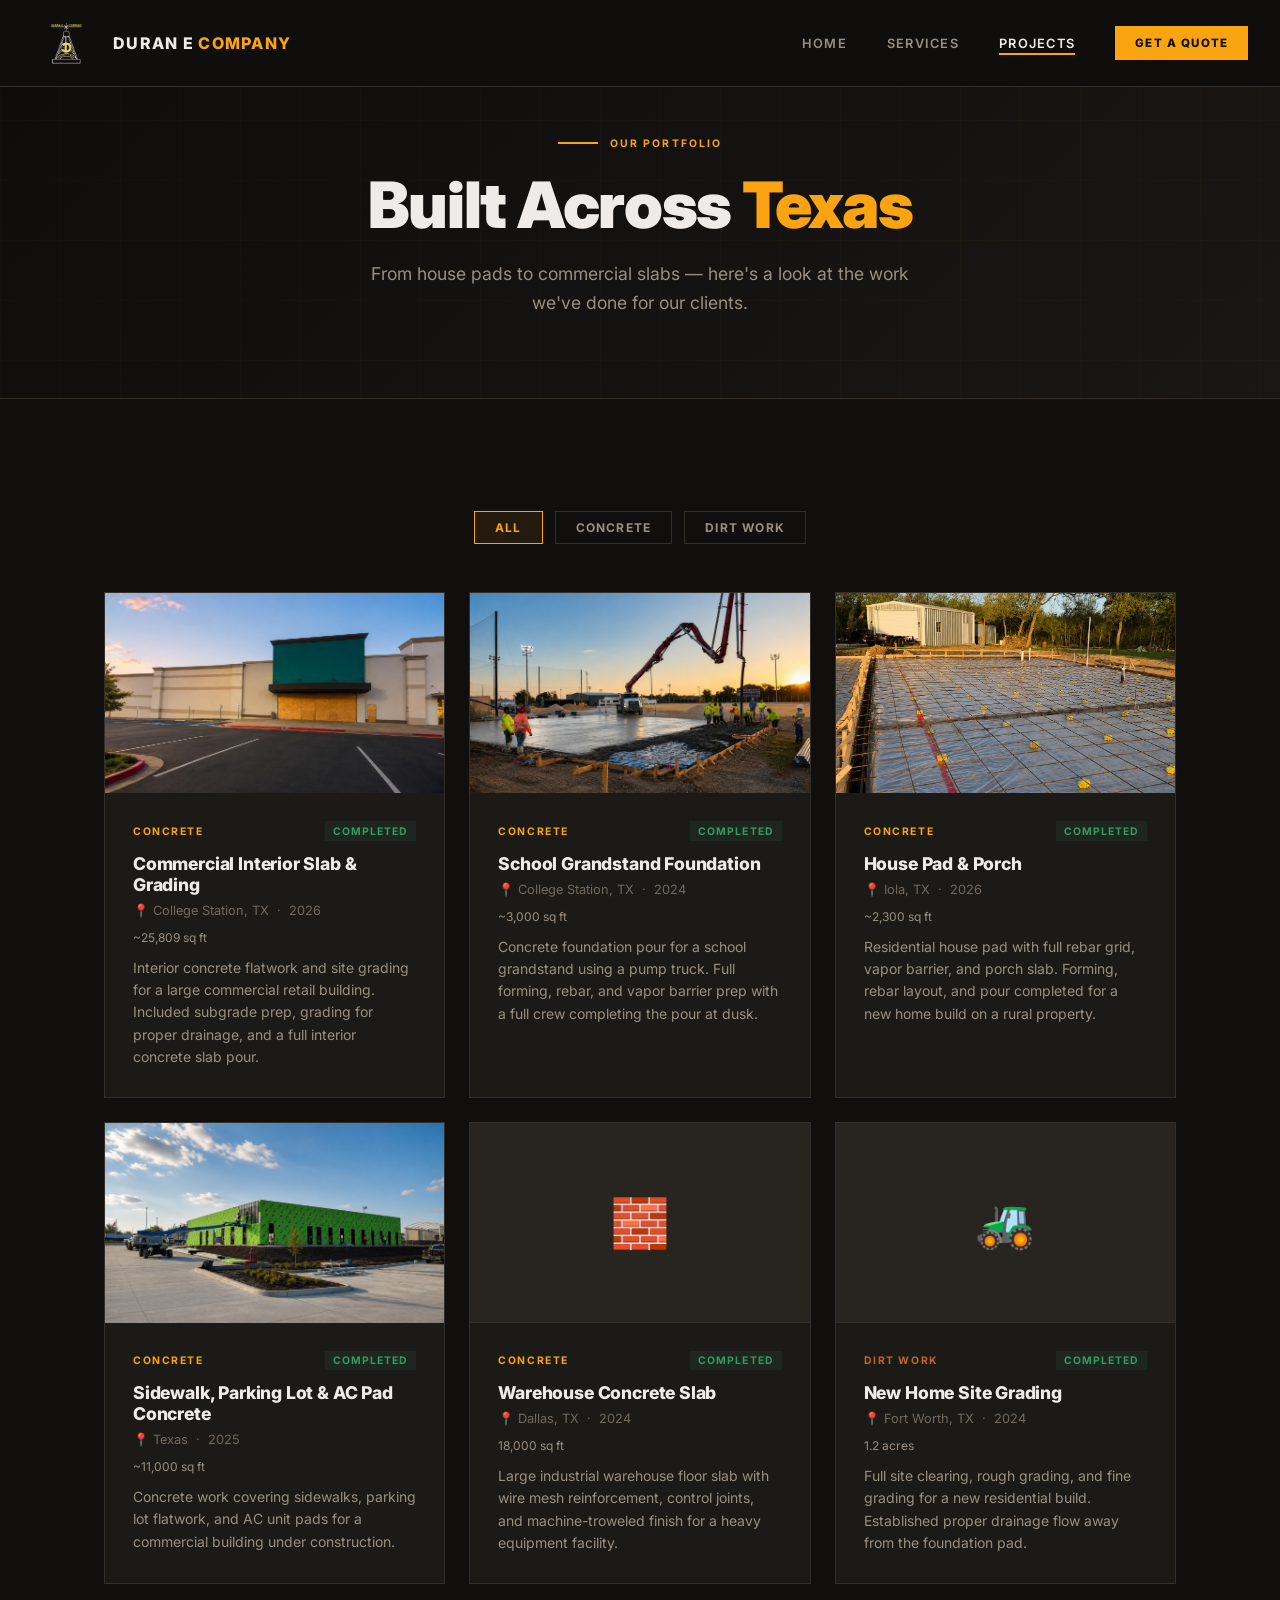
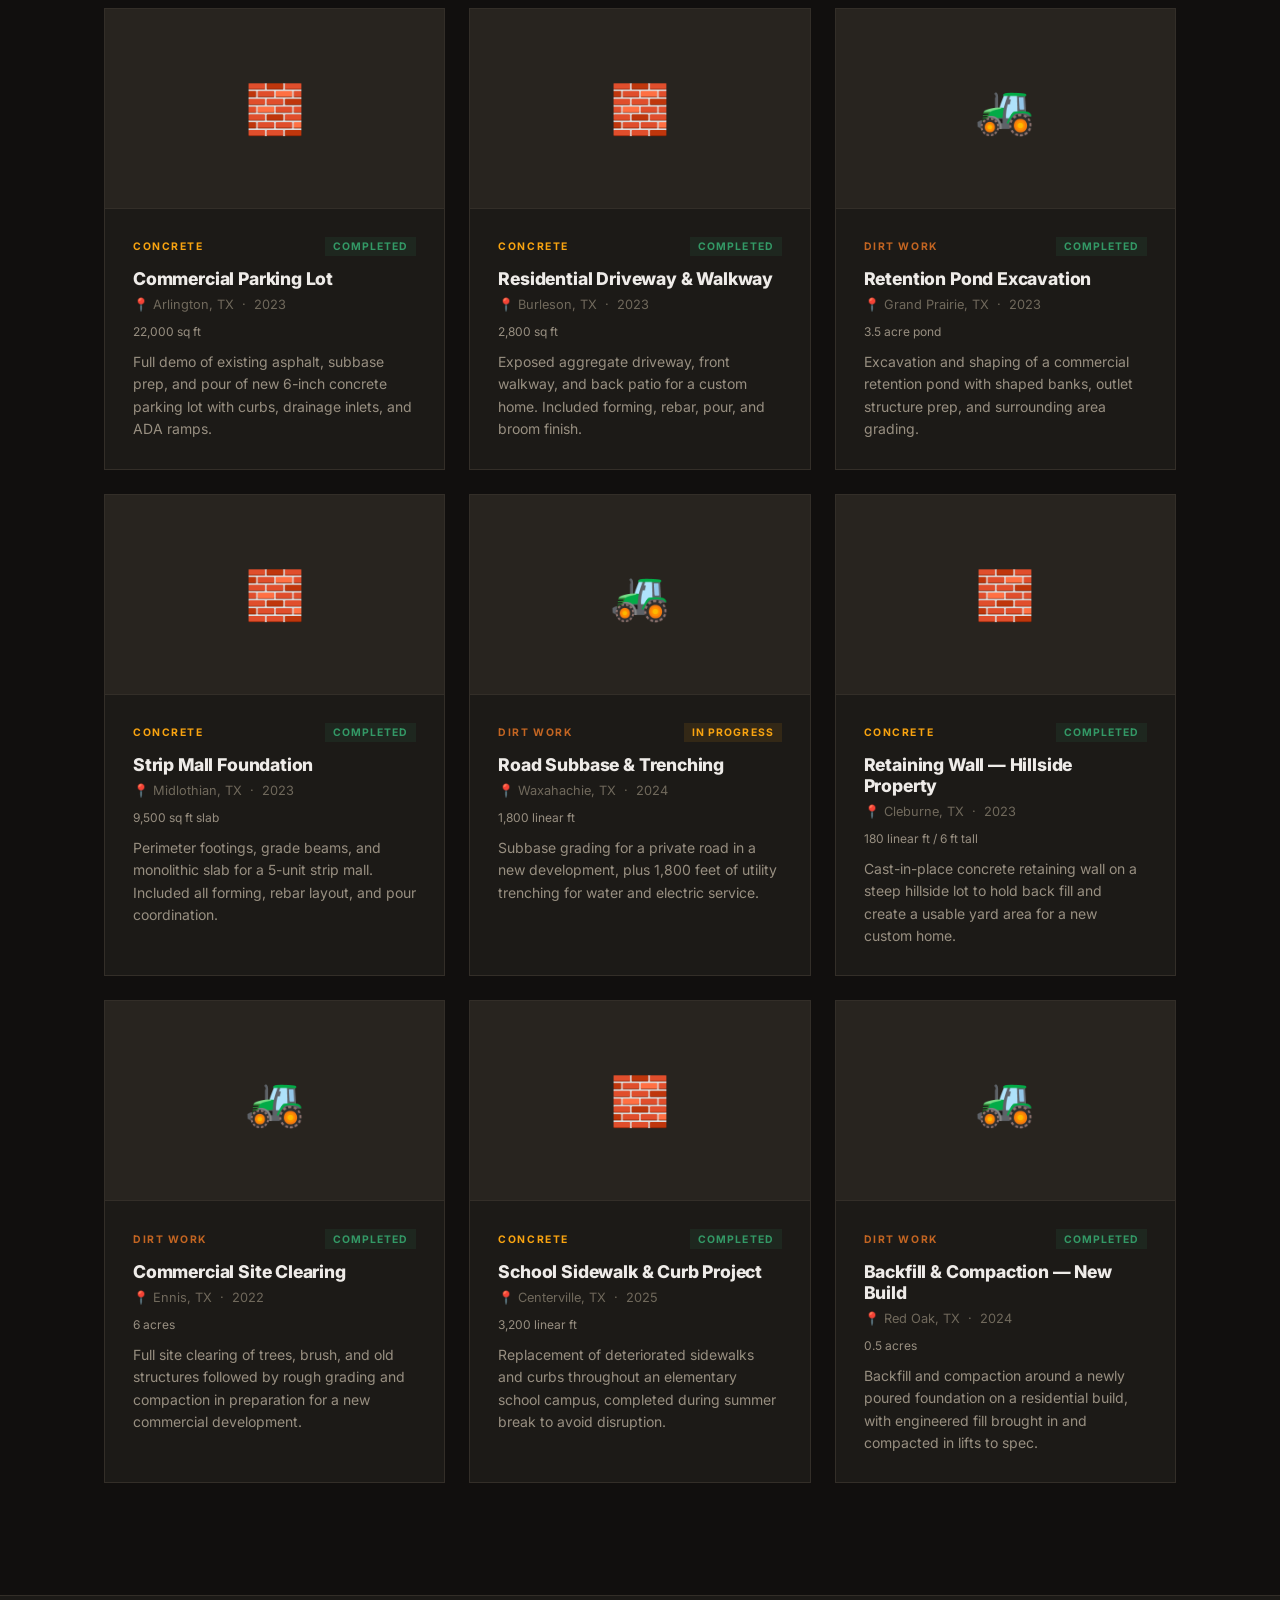
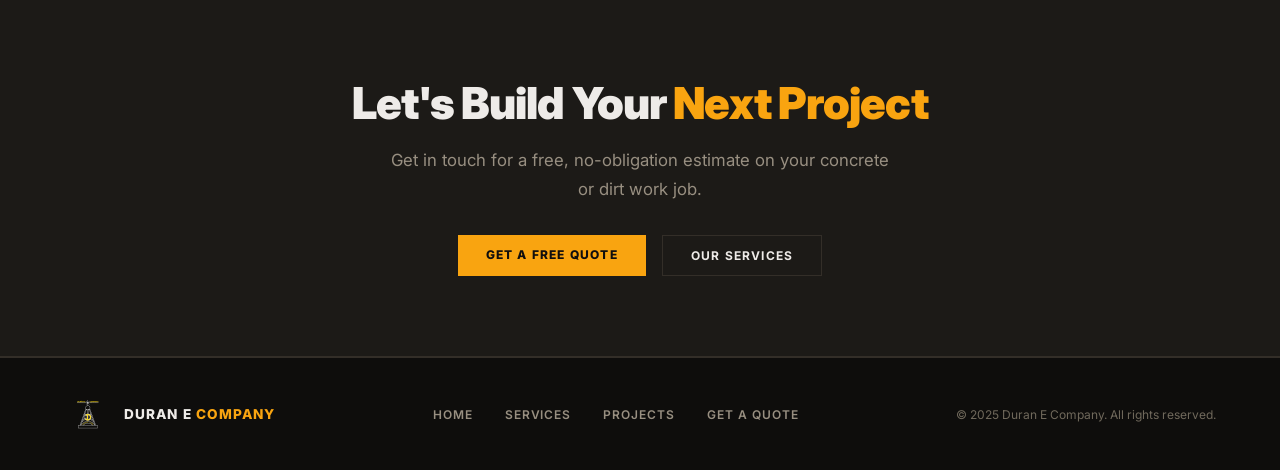
==== projects.html @ ad6a89c9 "Redesign website to match a professional, modern aesthetic Rebuilds the website with a new design in" ====
<!DOCTYPE html>
<html lang="en">
<head>
  <meta charset="UTF-8">
  <meta name="viewport" content="width=device-width, initial-scale=1.0">
  <title>Projects — Duran E Company</title>
  <meta name="description" content="Browse our portfolio of completed concrete and dirt work projects across Texas.">
  <link rel="stylesheet" href="style.css">
</head>
<body>

  <nav>
    <a href="index.html" class="nav-brand">
      <img src="logo.png" alt="Duran E Company">
      <span>DURAN E <em>COMPANY</em></span>
    </a>
    <div class="nav-links">
      <a href="index.html" class="nav-link">Home</a>
      <a href="services.html" class="nav-link">Services</a>
      <a href="projects.html" class="nav-link active">Projects</a>
      <a href="quote.html" class="btn-primary cta-nav" style="font-size:0.72rem;padding:0.6rem 1.25rem;">Get a Quote</a>
    </div>
  </nav>

  <!-- PAGE HEADER -->
  <div class="page-header">
    <div class="hero-grid" style="opacity:0.5;position:absolute;inset:0;"></div>
    <div style="position:relative;">
      <span class="section-label"><span class="divider-line"></span>Our Portfolio</span>
      <h1>Built Across <span class="gold">Texas</span></h1>
      <p>From house pads to commercial slabs — here's a look at the work we've done for our clients.</p>
    </div>
  </div>

  <!-- PROJECTS GRID -->
  <div class="section">
    <div class="filter-bar" id="filterBar">
      <button class="filter-btn active" data-cat="All">All</button>
      <button class="filter-btn" data-cat="Concrete">Concrete</button>
      <button class="filter-btn" data-cat="Dirt Work">Dirt Work</button>
    </div>

    <div class="projects-grid" id="projectsGrid"></div>
  </div>

  <!-- CTA STRIP -->
  <div class="cta-strip">
    <h2>Let's Build Your <span class="gold">Next Project</span></h2>
    <p>Get in touch for a free, no-obligation estimate on your concrete or dirt work job.</p>
    <div class="ctas">
      <a href="quote.html" class="btn-primary">Get a Free Quote</a>
      <a href="services.html" class="btn-outline">Our Services</a>
    </div>
  </div>

  <footer>
    <div class="footer-brand">
      <img src="logo.png" alt="Duran E Company">
      <span>DURAN E <em>COMPANY</em></span>
    </div>
    <div class="footer-links">
      <a href="index.html">Home</a>
      <a href="services.html">Services</a>
      <a href="projects.html">Projects</a>
      <a href="quote.html">Get a Quote</a>
    </div>
    <div class="footer-copy">© 2025 Duran E Company. All rights reserved.</div>
  </footer>

  <script>
    const ALL_PROJECTS = [
      { name:"Commercial Interior Slab & Grading", cat:"Concrete", loc:"College Station, TX", year:"2026", status:"Completed", size:"~25,809 sq ft", desc:"Interior concrete flatwork and site grading for a large commercial retail building. Included subgrade prep, grading for proper drainage, and a full interior concrete slab pour.", photo:"pictures/project-sprouts.jpg" },
      { name:"School Grandstand Foundation", cat:"Concrete", loc:"College Station, TX", year:"2024", status:"Completed", size:"~3,000 sq ft", desc:"Concrete foundation pour for a school grandstand using a pump truck. Full forming, rebar, and vapor barrier prep with a full crew completing the pour at dusk.", photo:"pictures/project-grandstand.jpg" },
      { name:"House Pad & Porch", cat:"Concrete", loc:"Iola, TX", year:"2026", status:"Completed", size:"~2,300 sq ft", desc:"Residential house pad with full rebar grid, vapor barrier, and porch slab. Forming, rebar layout, and pour completed for a new home build on a rural property.", photo:"pictures/project-housepad.jpg" },
      { name:"Sidewalk, Parking Lot & AC Pad Concrete", cat:"Concrete", loc:"Texas", year:"2025", status:"Completed", size:"~11,000 sq ft", desc:"Concrete work covering sidewalks, parking lot flatwork, and AC unit pads for a commercial building under construction.", photo:"pictures/project-sanjude.jpg" },
      { name:"Warehouse Concrete Slab", cat:"Concrete", loc:"Dallas, TX", year:"2024", status:"Completed", size:"18,000 sq ft", desc:"Large industrial warehouse floor slab with wire mesh reinforcement, control joints, and machine-troweled finish for a heavy equipment facility." },
      { name:"New Home Site Grading", cat:"Dirt Work", loc:"Fort Worth, TX", year:"2024", status:"Completed", size:"1.2 acres", desc:"Full site clearing, rough grading, and fine grading for a new residential build. Established proper drainage flow away from the foundation pad." },
      { name:"Commercial Parking Lot", cat:"Concrete", loc:"Arlington, TX", year:"2023", status:"Completed", size:"22,000 sq ft", desc:"Full demo of existing asphalt, subbase prep, and pour of new 6-inch concrete parking lot with curbs, drainage inlets, and ADA ramps." },
      { name:"Residential Driveway & Walkway", cat:"Concrete", loc:"Burleson, TX", year:"2023", status:"Completed", size:"2,800 sq ft", desc:"Exposed aggregate driveway, front walkway, and back patio for a custom home. Included forming, rebar, pour, and broom finish." },
      { name:"Retention Pond Excavation", cat:"Dirt Work", loc:"Grand Prairie, TX", year:"2023", status:"Completed", size:"3.5 acre pond", desc:"Excavation and shaping of a commercial retention pond with shaped banks, outlet structure prep, and surrounding area grading." },
      { name:"Strip Mall Foundation", cat:"Concrete", loc:"Midlothian, TX", year:"2023", status:"Completed", size:"9,500 sq ft slab", desc:"Perimeter footings, grade beams, and monolithic slab for a 5-unit strip mall. Included all forming, rebar layout, and pour coordination." },
      { name:"Road Subbase & Trenching", cat:"Dirt Work", loc:"Waxahachie, TX", year:"2024", status:"In Progress", size:"1,800 linear ft", desc:"Subbase grading for a private road in a new development, plus 1,800 feet of utility trenching for water and electric service." },
      { name:"Retaining Wall — Hillside Property", cat:"Concrete", loc:"Cleburne, TX", year:"2023", status:"Completed", size:"180 linear ft / 6 ft tall", desc:"Cast-in-place concrete retaining wall on a steep hillside lot to hold back fill and create a usable yard area for a new custom home." },
      { name:"Commercial Site Clearing", cat:"Dirt Work", loc:"Ennis, TX", year:"2022", status:"Completed", size:"6 acres", desc:"Full site clearing of trees, brush, and old structures followed by rough grading and compaction in preparation for a new commercial development." },
      { name:"School Sidewalk & Curb Project", cat:"Concrete", loc:"Centerville, TX", year:"2025", status:"Completed", size:"3,200 linear ft", desc:"Replacement of deteriorated sidewalks and curbs throughout an elementary school campus, completed during summer break to avoid disruption." },
      { name:"Backfill & Compaction — New Build", cat:"Dirt Work", loc:"Red Oak, TX", year:"2024", status:"Completed", size:"0.5 acres", desc:"Backfill and compaction around a newly poured foundation on a residential build, with engineered fill brought in and compacted in lifts to spec." },
    ];

    const emojis = { Concrete: '🧱', 'Dirt Work': '🚜' };
    let active = 'All';

    function render() {
      const grid = document.getElementById('projectsGrid');
      const list = active === 'All' ? ALL_PROJECTS : ALL_PROJECTS.filter(p => p.cat === active);
      grid.innerHTML = list.map(p => `
        <div class="project-card">
          ${p.photo
            ? `<img src="${p.photo}" alt="${p.name}" class="project-photo" onerror="this.style.display='none';this.nextElementSibling.style.display='flex'">`
            : ''}
          <div class="project-photo-placeholder" ${p.photo ? 'style="display:none"' : ''}>${emojis[p.cat]||'🏗️'}</div>
          <div class="project-body">
            <div class="project-meta">
              <span class="project-category ${p.cat==='Concrete'?'cat-concrete':'cat-dirt'}">${p.cat}</span>
              <span class="project-status ${p.status==='Completed'?'status-completed':'status-inprogress'}">${p.status}</span>
            </div>
            <h3>${p.name}</h3>
            <div class="project-location">📍 ${p.loc} &nbsp;·&nbsp; ${p.year}</div>
            <div class="project-size">${p.size}</div>
            <p class="project-desc">${p.desc}</p>
          </div>
        </div>
      `).join('');
    }

    document.getElementById('filterBar').addEventListener('click', e => {
      const btn = e.target.closest('.filter-btn');
      if (!btn) return;
      document.querySelectorAll('.filter-btn').forEach(b => b.classList.remove('active'));
      btn.classList.add('active');
      active = btn.dataset.cat;
      render();
    });

    render();
  </script>
</body>
</html>
---- style.css ----
@import url('https://fonts.googleapis.com/css2?family=Inter:wght@400;500;600;700;800;900&display=swap');

*, *::before, *::after { box-sizing: border-box; margin: 0; padding: 0; }

:root {
  --gold: hsl(38 95% 52%);
  --gold-dark: hsl(25 70% 45%);
  --bg: hsl(30 8% 6%);
  --bg2: hsl(30 10% 10%);
  --bg3: hsl(30 12% 14%);
  --border: hsl(30 12% 18%);
  --text: hsl(38 15% 92%);
  --muted: hsl(38 10% 55%);
  --muted2: hsl(38 10% 40%);
}

html { scroll-behavior: smooth; }

body {
  font-family: 'Inter', sans-serif;
  background: var(--bg);
  color: var(--text);
  min-height: 100vh;
  -webkit-font-smoothing: antialiased;
}

a { text-decoration: none; color: inherit; }

/* ── NAV ── */
nav {
  position: fixed;
  top: 0; left: 0; right: 0;
  z-index: 100;
  display: flex;
  align-items: center;
  justify-content: space-between;
  padding: 1.25rem 2rem;
  background: hsl(30 8% 6% / 0.92);
  backdrop-filter: blur(12px);
  border-bottom: 1px solid var(--border);
}

.nav-brand {
  display: flex;
  align-items: center;
  gap: 0.75rem;
}

.nav-brand img {
  height: 46px;
  width: auto;
  display: block;
}

.nav-brand span {
  color: var(--text);
  font-weight: 800;
  font-size: 1rem;
  letter-spacing: 0.08em;
  text-transform: uppercase;
}

.nav-brand span em {
  color: var(--gold);
  font-style: normal;
}

.nav-links {
  display: flex;
  gap: 2.5rem;
  align-items: center;
}

.nav-link {
  font-size: 0.8rem;
  font-weight: 600;
  letter-spacing: 0.1em;
  text-transform: uppercase;
  color: var(--muted);
  transition: color 0.2s;
  position: relative;
}

.nav-link:hover, .nav-link.active {
  color: var(--text);
}

.nav-link.active::after {
  content: '';
  position: absolute;
  bottom: -4px;
  left: 0; right: 0;
  height: 2px;
  background: var(--gold);
}

/* ── BUTTONS ── */
.btn-primary {
  display: inline-block;
  background: var(--gold);
  color: hsl(30 8% 6%);
  font-weight: 800;
  font-size: 0.75rem;
  letter-spacing: 0.1em;
  text-transform: uppercase;
  padding: 0.75rem 1.75rem;
  transition: background 0.2s, transform 0.15s;
  cursor: pointer;
  border: none;
  font-family: inherit;
}

.btn-primary:hover {
  background: hsl(38 95% 60%);
  transform: translateY(-1px);
}

.btn-outline {
  display: inline-block;
  background: transparent;
  color: var(--text);
  font-weight: 700;
  font-size: 0.75rem;
  letter-spacing: 0.1em;
  text-transform: uppercase;
  padding: 0.75rem 1.75rem;
  border: 1px solid var(--border);
  transition: border-color 0.2s, color 0.2s, transform 0.15s;
  cursor: pointer;
  font-family: inherit;
}

.btn-outline:hover {
  border-color: var(--gold);
  color: var(--gold);
  transform: translateY(-1px);
}

/* ── SECTION LABEL ── */
.section-label {
  display: inline-flex;
  align-items: center;
  gap: 0.75rem;
  font-size: 0.65rem;
  font-weight: 700;
  letter-spacing: 0.2em;
  text-transform: uppercase;
  color: var(--gold);
}

.divider-line {
  display: inline-block;
  width: 2.5rem;
  height: 2px;
  background: var(--gold);
}

/* ── HERO ── */
.hero {
  position: relative;
  min-height: 100vh;
  display: flex;
  align-items: center;
  overflow: hidden;
}

.hero-grid {
  position: absolute;
  inset: 0;
  background-image:
    linear-gradient(hsl(38 95% 52% / 0.04) 1px, transparent 1px),
    linear-gradient(90deg, hsl(38 95% 52% / 0.04) 1px, transparent 1px);
  background-size: 60px 60px;
}

.hero-accent {
  position: absolute;
  top: 0; right: 0;
  width: 40%;
  height: 100%;
  background: radial-gradient(ellipse at 80% 50%, hsl(38 95% 52% / 0.06) 0%, transparent 60%);
}

.hero-lines {
  position: absolute;
  right: 8%;
  top: 50%;
  transform: translateY(-50%);
  display: flex;
  flex-direction: column;
  gap: 3px;
  opacity: 0.15;
}

.hero-lines div {
  height: 2px;
  background: var(--gold);
}

.hero-content {
  position: relative;
  padding: 8rem 4rem 4rem;
  max-width: 900px;
}

.hero h1 {
  font-size: clamp(3rem, 6vw, 5.5rem);
  font-weight: 900;
  line-height: 1.05;
  letter-spacing: -0.02em;
  margin-bottom: 1.5rem;
  color: var(--text);
}

.hero h1 .gold { color: var(--gold); }

.hero p {
  font-size: 1.2rem;
  color: var(--muted);
  max-width: 560px;
  line-height: 1.7;
  margin-bottom: 2.5rem;
}

.hero-ctas {
  display: flex;
  gap: 1rem;
  flex-wrap: wrap;
}

.scroll-indicator {
  position: absolute;
  bottom: 2.5rem;
  left: 50%;
  transform: translateX(-50%);
  display: flex;
  flex-direction: column;
  align-items: center;
  gap: 0.5rem;
  opacity: 0.5;
}

.scroll-indicator span {
  font-size: 0.65rem;
  letter-spacing: 0.2em;
  text-transform: uppercase;
  color: var(--muted);
}

.scroll-line {
  width: 1px;
  height: 3rem;
  background: linear-gradient(to bottom, var(--gold), transparent);
}

/* ── STATS ── */
.stats-bar {
  border-top: 1px solid var(--border);
  border-bottom: 1px solid var(--border);
  display: grid;
  grid-template-columns: repeat(4, 1fr);
}

.stat-item {
  padding: 2.5rem 2rem;
  text-align: center;
  border-right: 1px solid var(--border);
}

.stat-item:last-child { border-right: none; }

.stat-number {
  font-size: 2.5rem;
  font-weight: 900;
  color: var(--gold);
  letter-spacing: -0.02em;
  line-height: 1;
  margin-bottom: 0.4rem;
}

.stat-label {
  font-size: 0.7rem;
  font-weight: 600;
  letter-spacing: 0.15em;
  text-transform: uppercase;
  color: var(--muted);
}

/* ── SECTIONS ── */
.section {
  padding: 7rem 4rem;
  max-width: 1200px;
  margin: 0 auto;
}

.section-header {
  text-align: center;
  margin-bottom: 4rem;
}

.section-header h2 {
  font-size: clamp(2rem, 4vw, 3.25rem);
  font-weight: 900;
  letter-spacing: -0.02em;
  margin-top: 1rem;
  margin-bottom: 1rem;
}

.section-header h2 .gold { color: var(--gold); }

.section-header p {
  color: var(--muted);
  font-size: 1.05rem;
  line-height: 1.7;
  max-width: 560px;
  margin: 0 auto;
}

/* ── SERVICE CARDS ── */
.services-grid {
  display: grid;
  grid-template-columns: repeat(auto-fit, minmax(440px, 1fr));
  gap: 2rem;
}

.service-card {
  background: var(--bg2);
  border: 1px solid var(--border);
  padding: 3rem;
  transition: border-color 0.2s;
}

.service-card.gold-top { border-top: 4px solid var(--gold); }
.service-card.rust-top { border-top: 4px solid var(--gold-dark); }

.service-card:hover { border-color: hsl(30 12% 28%); }
.service-card.gold-top:hover { border-color: var(--gold); border-top-color: var(--gold); }
.service-card.rust-top:hover { border-color: var(--gold-dark); border-top-color: var(--gold-dark); }

.service-icon { font-size: 3rem; margin-bottom: 1.25rem; }

.service-card h2 {
  font-size: 1.75rem;
  font-weight: 900;
  letter-spacing: -0.02em;
  margin-bottom: 1rem;
}

.service-card .desc {
  color: var(--muted);
  line-height: 1.7;
  margin-bottom: 2rem;
  font-size: 0.95rem;
}

.service-list {
  list-style: none;
  display: flex;
  flex-direction: column;
  gap: 0.75rem;
}

.service-list li {
  display: flex;
  align-items: center;
  gap: 0.75rem;
  font-size: 0.9rem;
  color: hsl(38 15% 80%);
  padding-bottom: 0.75rem;
  border-bottom: 1px solid hsl(30 12% 16%);
}

.service-list li:last-child { border-bottom: none; }

.dot {
  width: 6px; height: 6px;
  flex-shrink: 0;
  display: inline-block;
}

.dot-gold { background: var(--gold); }
.dot-rust { background: var(--gold-dark); }

/* ── VALUES ── */
.values-grid {
  display: grid;
  grid-template-columns: repeat(auto-fit, minmax(260px, 1fr));
  gap: 1.5rem;
}

.value-card {
  background: var(--bg2);
  border: 1px solid var(--border);
  padding: 2rem;
  transition: border-color 0.2s, transform 0.2s;
}

.value-card:hover {
  border-color: hsl(30 12% 28%);
  transform: translateY(-3px);
}

.value-icon { font-size: 2rem; margin-bottom: 1rem; }

.value-card h3 {
  font-size: 1rem;
  font-weight: 800;
  margin-bottom: 0.5rem;
  letter-spacing: -0.01em;
}

.value-card p {
  font-size: 0.875rem;
  color: var(--muted);
  line-height: 1.6;
}

/* ── PROJECTS ── */
.page-header {
  padding: 8rem 4rem 5rem;
  position: relative;
  overflow: hidden;
  background: linear-gradient(135deg, hsl(30 8% 5%) 0%, hsl(30 12% 9%) 100%);
  border-bottom: 1px solid var(--border);
  text-align: center;
}

.page-header h1 {
  font-size: clamp(2.5rem, 5vw, 4rem);
  font-weight: 900;
  letter-spacing: -0.02em;
  margin: 1rem 0;
}

.page-header h1 .gold { color: var(--gold); }

.page-header p {
  color: var(--muted);
  font-size: 1.1rem;
  line-height: 1.7;
  max-width: 580px;
  margin: 0 auto;
}

.filter-bar {
  display: flex;
  gap: 0.75rem;
  justify-content: center;
  margin-bottom: 3rem;
  flex-wrap: wrap;
}

.filter-btn {
  background: transparent;
  border: 1px solid var(--border);
  color: var(--muted);
  padding: 0.5rem 1.25rem;
  font-size: 0.75rem;
  font-weight: 700;
  letter-spacing: 0.1em;
  text-transform: uppercase;
  cursor: pointer;
  font-family: inherit;
  transition: all 0.2s;
}

.filter-btn:hover, .filter-btn.active {
  border-color: var(--gold);
  color: var(--gold);
  background: hsl(38 95% 52% / 0.08);
}

.projects-grid {
  display: grid;
  grid-template-columns: repeat(auto-fill, minmax(340px, 1fr));
  gap: 1.5rem;
}

.project-card {
  background: var(--bg2);
  border: 1px solid var(--border);
  overflow: hidden;
  transition: border-color 0.2s, transform 0.2s;
}

.project-card:hover {
  border-color: hsl(30 12% 30%);
  transform: translateY(-3px);
}

.project-photo {
  width: 100%;
  height: 200px;
  object-fit: cover;
  display: block;
  background: var(--bg3);
}

.project-photo-placeholder {
  width: 100%;
  height: 200px;
  display: flex;
  align-items: center;
  justify-content: center;
  font-size: 3rem;
  background: var(--bg3);
  border-bottom: 1px solid var(--border);
}

.project-body {
  padding: 1.75rem;
}

.project-meta {
  display: flex;
  align-items: center;
  justify-content: space-between;
  margin-bottom: 0.75rem;
}

.project-category {
  font-size: 0.65rem;
  font-weight: 700;
  letter-spacing: 0.15em;
  text-transform: uppercase;
}

.cat-concrete { color: var(--gold); }
.cat-dirt { color: var(--gold-dark); }

.project-status {
  font-size: 0.65rem;
  font-weight: 700;
  letter-spacing: 0.1em;
  text-transform: uppercase;
  padding: 0.2rem 0.5rem;
}

.status-completed { color: hsl(150 50% 40%); background: hsl(150 50% 40% / 0.1); }
.status-inprogress { color: var(--gold); background: hsl(38 95% 52% / 0.1); }

.project-card h3 {
  font-size: 1.1rem;
  font-weight: 800;
  letter-spacing: -0.01em;
  margin-bottom: 0.5rem;
}

.project-location {
  font-size: 0.8rem;
  color: var(--muted2);
  margin-bottom: 0.75rem;
  display: flex;
  align-items: center;
  gap: 0.35rem;
}

.project-size {
  font-size: 0.75rem;
  color: var(--muted);
  margin-bottom: 0.75rem;
}

.project-desc {
  font-size: 0.875rem;
  color: var(--muted);
  line-height: 1.6;
}

/* ── QUOTE FORM ── */
.quote-form {
  max-width: 680px;
  margin: 0 auto;
  padding: 0 2rem;
}

.form-row {
  display: grid;
  grid-template-columns: 1fr 1fr;
  gap: 1.25rem;
  margin-bottom: 1.25rem;
}

.form-group { margin-bottom: 1.25rem; }

.form-group label {
  display: block;
  font-size: 0.7rem;
  font-weight: 700;
  letter-spacing: 0.15em;
  text-transform: uppercase;
  color: var(--muted);
  margin-bottom: 0.5rem;
}

.form-group input,
.form-group select,
.form-group textarea {
  width: 100%;
  background: var(--bg2);
  border: 1px solid hsl(30 12% 22%);
  color: var(--text);
  padding: 0.85rem 1rem;
  font-size: 0.95rem;
  outline: none;
  transition: border-color 0.2s;
  font-family: inherit;
}

.form-group input:focus,
.form-group select:focus,
.form-group textarea:focus {
  border-color: var(--gold);
}

.form-group select option {
  background: var(--bg2);
}

.form-group textarea {
  resize: vertical;
  min-height: 130px;
}

/* ── FEATURED HOME PROJECTS ── */
.featured-grid {
  display: grid;
  grid-template-columns: repeat(auto-fill, minmax(340px, 1fr));
  gap: 1.5rem;
}

/* ── CTA STRIP ── */
.cta-strip {
  background: var(--bg2);
  border-top: 1px solid var(--border);
  border-bottom: 1px solid var(--border);
  padding: 5rem 4rem;
  text-align: center;
}

.cta-strip h2 {
  font-size: clamp(1.75rem, 3.5vw, 2.75rem);
  font-weight: 900;
  letter-spacing: -0.02em;
  margin-bottom: 1rem;
}

.cta-strip h2 .gold { color: var(--gold); }

.cta-strip p {
  color: var(--muted);
  font-size: 1.05rem;
  line-height: 1.7;
  max-width: 500px;
  margin: 0 auto 2rem;
}

.cta-strip .ctas {
  display: flex;
  gap: 1rem;
  justify-content: center;
  flex-wrap: wrap;
}

/* ── CONTACT INFO ── */
.contact-grid {
  display: grid;
  grid-template-columns: repeat(auto-fit, minmax(220px, 1fr));
  gap: 1.5rem;
  margin-bottom: 5rem;
}

.contact-card {
  background: var(--bg2);
  border: 1px solid var(--border);
  padding: 2rem;
  text-align: center;
}

.contact-card .icon {
  font-size: 2rem;
  margin-bottom: 0.75rem;
}

.contact-card h4 {
  font-size: 0.7rem;
  font-weight: 700;
  letter-spacing: 0.15em;
  text-transform: uppercase;
  color: var(--muted);
  margin-bottom: 0.5rem;
}

.contact-card p {
  font-size: 0.95rem;
  color: var(--text);
  line-height: 1.6;
}

/* ── FOOTER ── */
footer {
  background: hsl(30 8% 5%);
  border-top: 1px solid var(--border);
  padding: 2.5rem 4rem;
  display: flex;
  align-items: center;
  justify-content: space-between;
  flex-wrap: wrap;
  gap: 1rem;
}

.footer-brand {
  display: flex;
  align-items: center;
  gap: 0.75rem;
}

.footer-brand img { height: 32px; }

.footer-brand span {
  font-weight: 800;
  font-size: 0.85rem;
  letter-spacing: 0.08em;
  text-transform: uppercase;
  color: var(--text);
}

.footer-brand span em { color: var(--gold); font-style: normal; }

.footer-links {
  display: flex;
  gap: 2rem;
}

.footer-links a {
  font-size: 0.75rem;
  font-weight: 600;
  letter-spacing: 0.08em;
  text-transform: uppercase;
  color: var(--muted);
  transition: color 0.2s;
}

.footer-links a:hover { color: var(--text); }

.footer-copy {
  font-size: 0.75rem;
  color: var(--muted2);
}

/* ── RESPONSIVE ── */
@media (max-width: 768px) {
  nav { padding: 1rem 1.25rem; }
  .nav-links { gap: 1.25rem; }
  .nav-link { font-size: 0.7rem; }
  .hero-content { padding: 6rem 1.5rem 3rem; }
  .hero-lines { display: none; }
  .stats-bar { grid-template-columns: repeat(2, 1fr); }
  .stat-item { border-right: none; border-bottom: 1px solid var(--border); }
  .stat-item:nth-child(odd) { border-right: 1px solid var(--border); }
  .stat-item:last-child, .stat-item:nth-last-child(2):nth-child(odd) { border-bottom: none; }
  .section { padding: 4rem 1.5rem; }
  .services-grid { grid-template-columns: 1fr; }
  .form-row { grid-template-columns: 1fr; }
  .page-header { padding: 7rem 1.5rem 3rem; }
  .cta-strip { padding: 3.5rem 1.5rem; }
  footer { padding: 2rem 1.5rem; flex-direction: column; align-items: flex-start; }
  .footer-links { flex-wrap: wrap; gap: 1rem; }
}

@media (max-width: 480px) {
  .nav-links .nav-link { display: none; }
  .nav-links .nav-link.cta-nav { display: inline-block; }
}
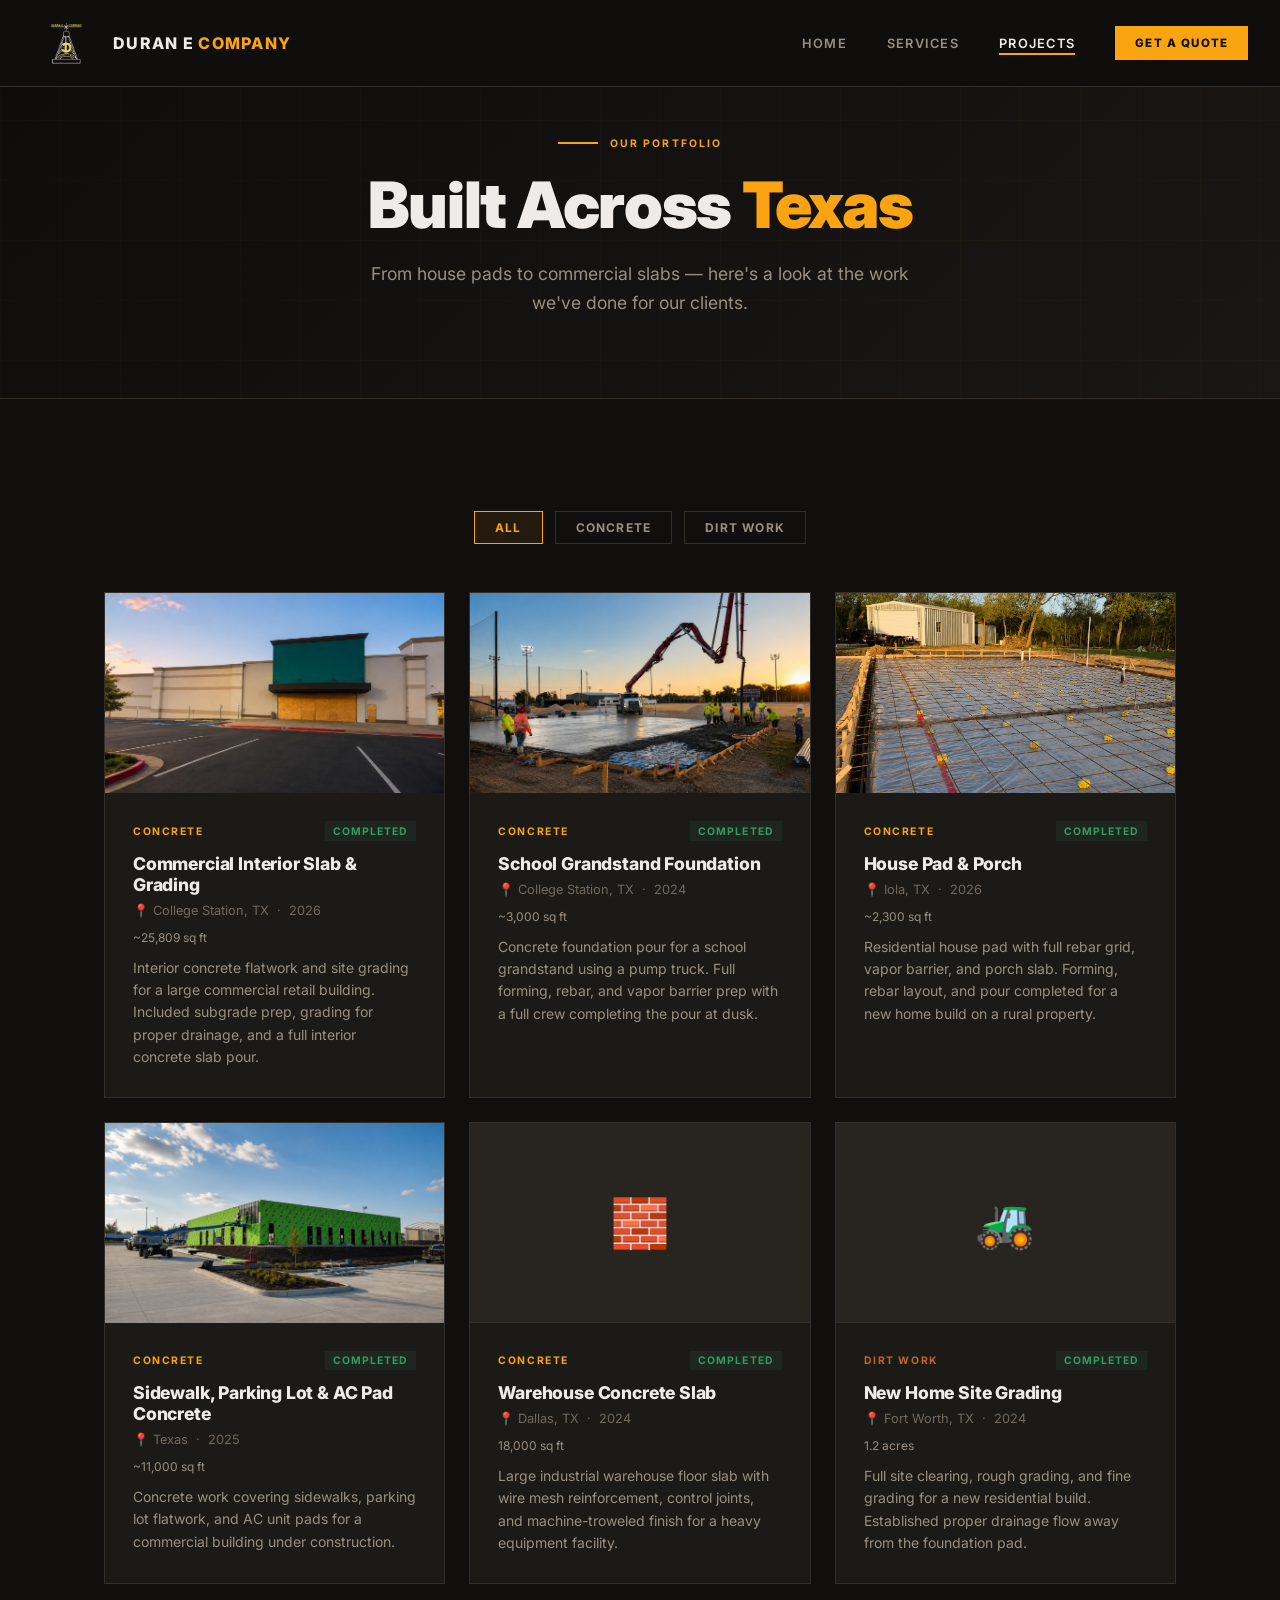
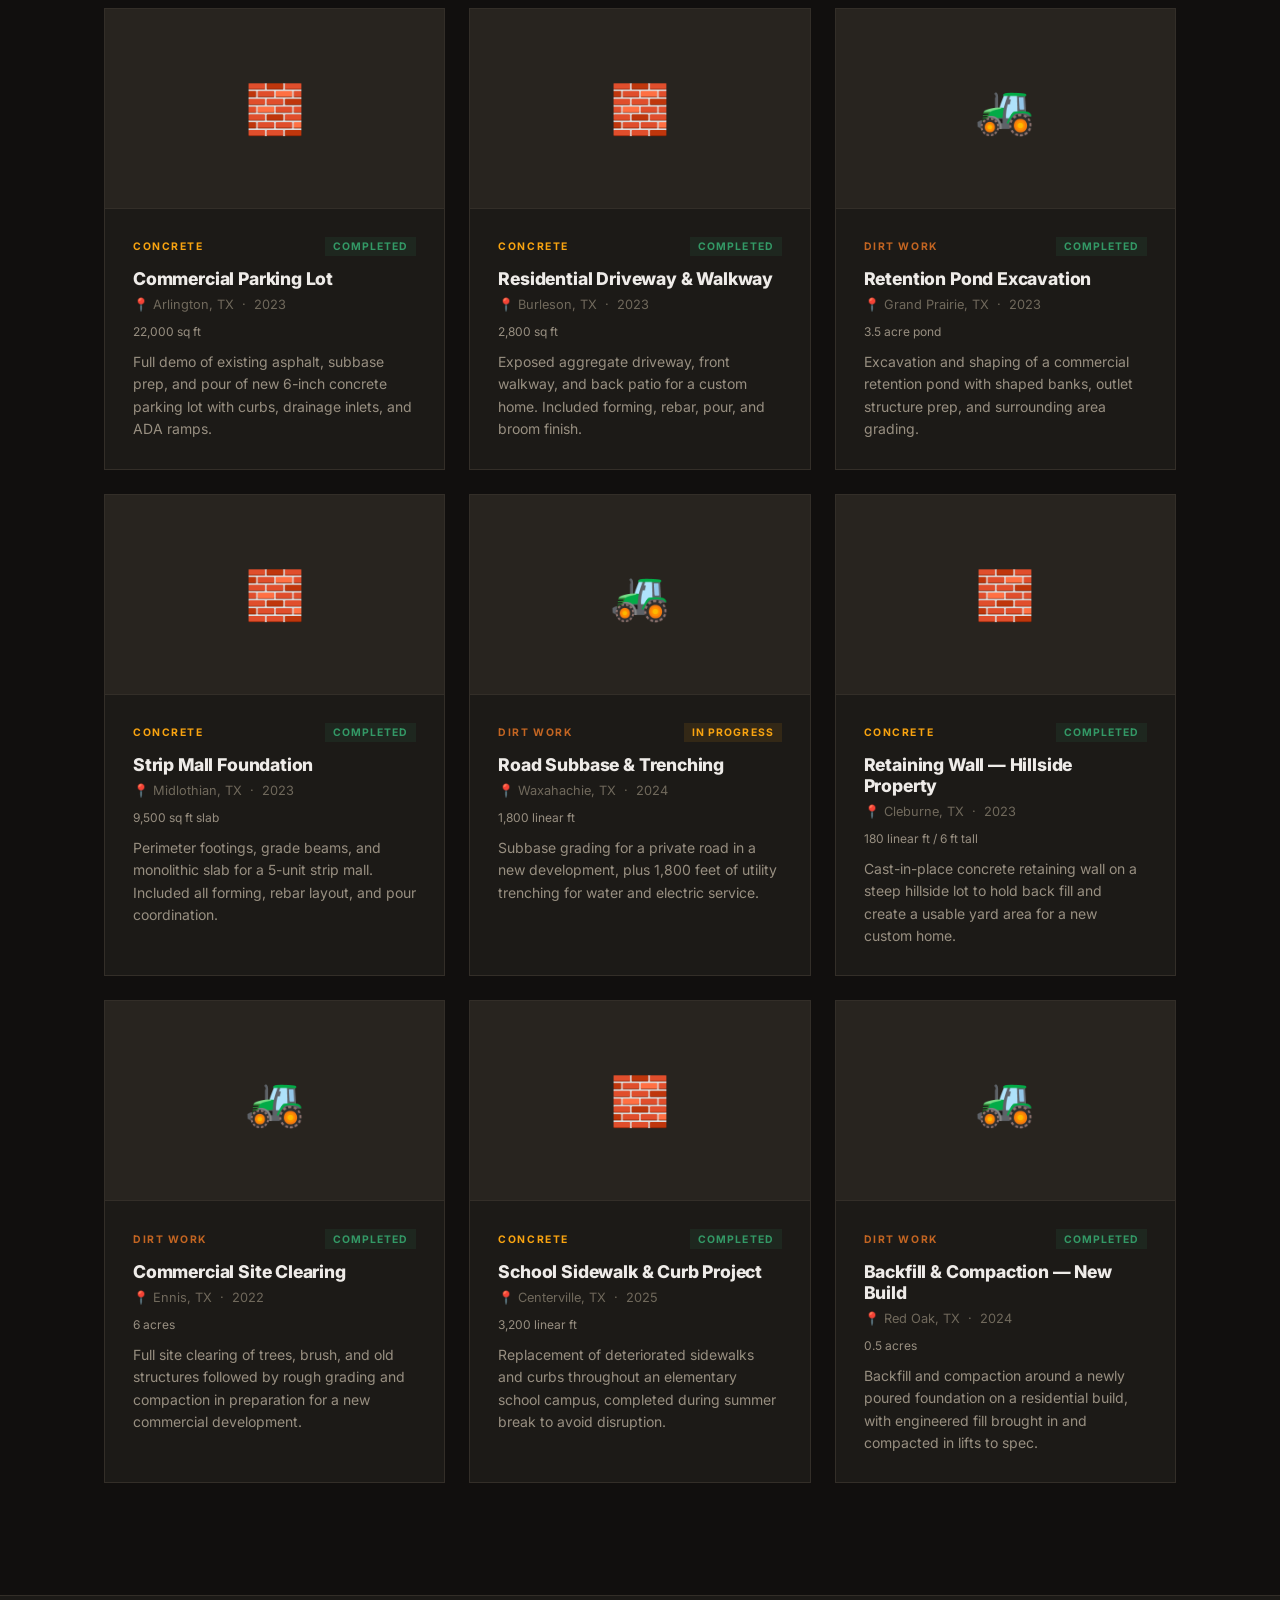
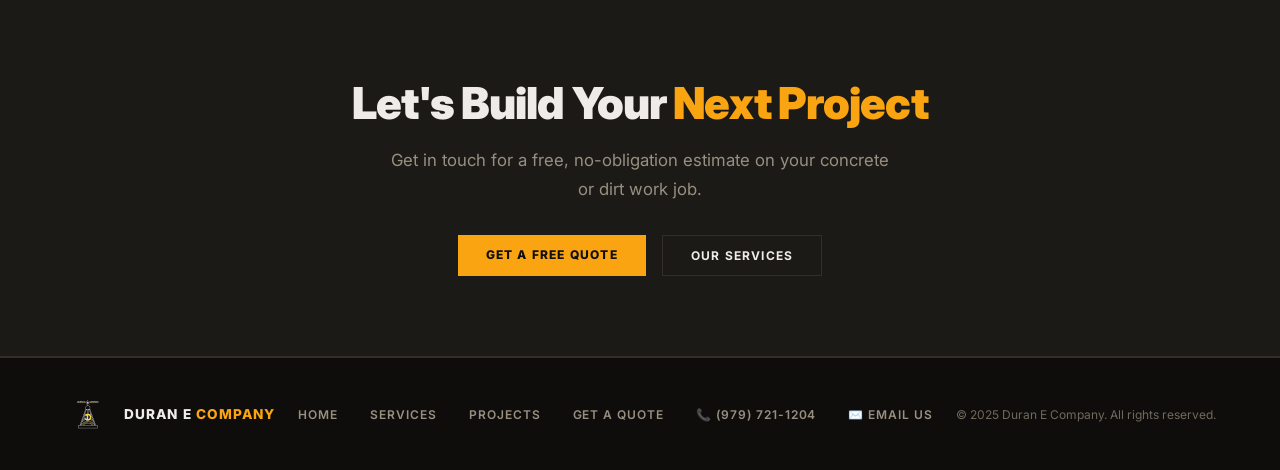
==== commit cf59a8a4: "Make all website contact information clickable and interactive Update HTML files to convert phone nu" ====
--- a/projects.html
+++ b/projects.html
@@ -63,6 +63,8 @@
       <a href="services.html">Services</a>
       <a href="projects.html">Projects</a>
       <a href="quote.html">Get a Quote</a>
+      <a href="tel:+19797211204">📞 (979) 721-1204</a>
+      <a href="mailto:efrain.duran33@gmail.com">✉️ Email Us</a>
     </div>
     <div class="footer-copy">© 2025 Duran E Company. All rights reserved.</div>
   </footer>
--- a/style.css
+++ b/style.css
@@ -676,6 +676,21 @@
   padding: 2rem;
   text-align: center;
 }
+
+.contact-card-link {
+  display: block;
+  transition: border-color 0.2s, transform 0.15s, background 0.2s;
+  cursor: pointer;
+}
+
+.contact-card-link:hover {
+  border-color: var(--gold);
+  background: hsl(38 95% 52% / 0.05);
+  transform: translateY(-2px);
+}
+
+.contact-card-link h4 { color: var(--muted); }
+.contact-card-link p { color: var(--text); }
 
 .contact-card .icon {
   font-size: 2rem;
